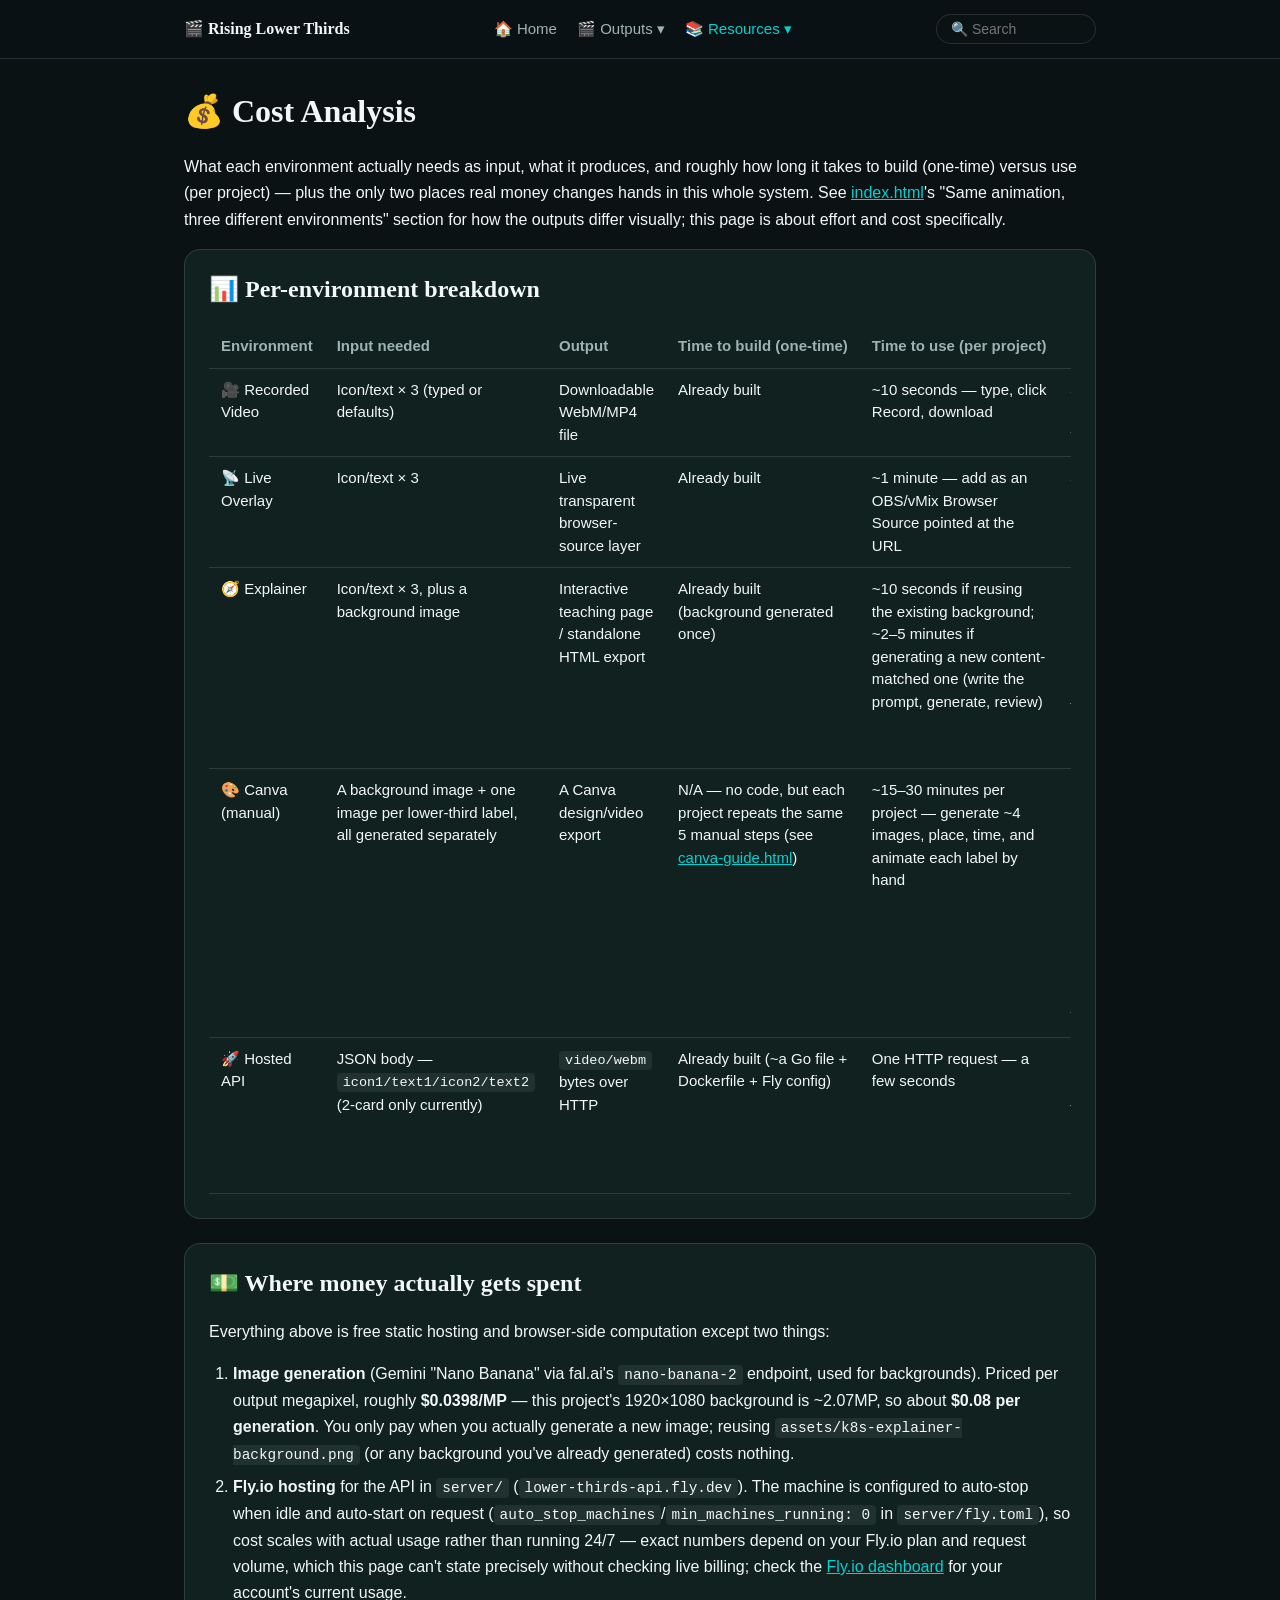
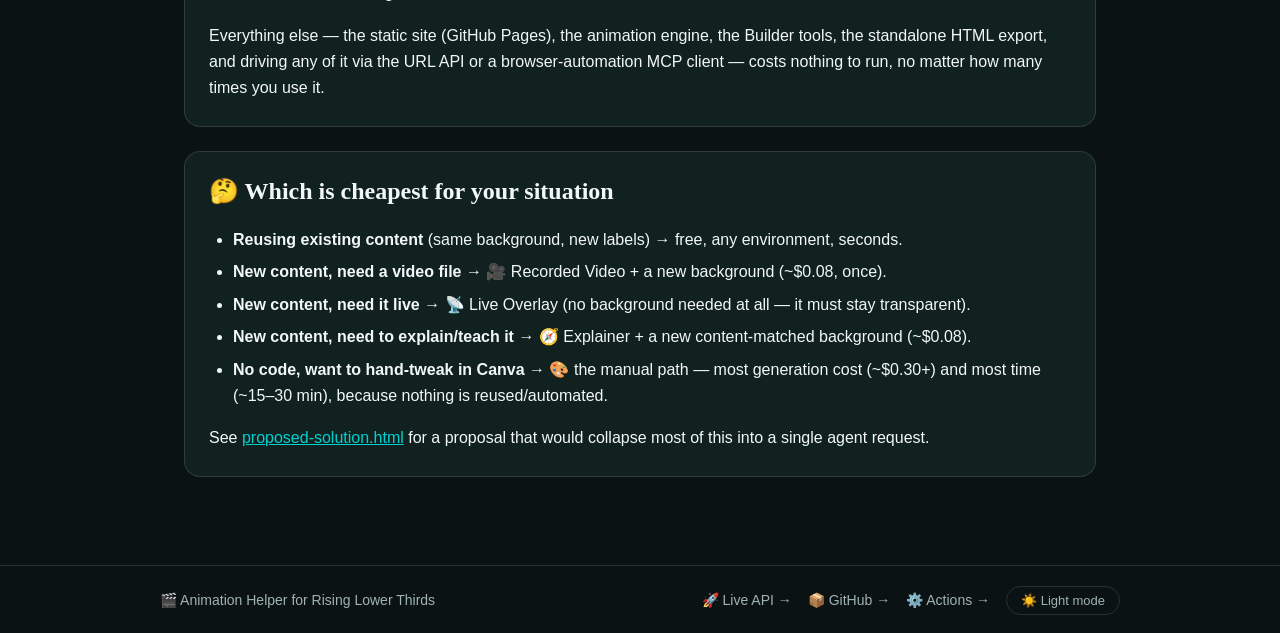
==== cost-analysis.html @ 7fc9b69c "Add Canva guide, markdown renderer, sitemap, cost analysis, proposed solution, and a grouped nav wit" ====
<!doctype html>
<html lang="en">
<head>
  <meta charset="utf-8">
  <meta name="viewport" content="width=device-width, initial-scale=1">
  <title>Cost Analysis — Rising Lower Thirds</title>
  <link rel="icon" href="favicon.svg" type="image/svg+xml">
  <link rel="stylesheet" href="assets/css/style.css">
</head>
<body>
  <main>
    <h1>💰 Cost Analysis</h1>
    <p>
      What each environment actually needs as input, what it produces, and
      roughly how long it takes to build (one-time) versus use (per project)
      — plus the only two places real money changes hands in this whole
      system. See
      <a href="index.html">index.html</a>'s "Same animation, three different
      environments" section for how the outputs differ visually; this page is
      about effort and cost specifically.
    </p>

    <div class="card-panel">
      <h2>📊 Per-environment breakdown</h2>
      <div style="overflow-x: auto;">
        <table>
          <thead>
            <tr>
              <th>Environment</th>
              <th>Input needed</th>
              <th>Output</th>
              <th>Time to build (one-time)</th>
              <th>Time to use (per project)</th>
              <th>Real cost</th>
            </tr>
          </thead>
          <tbody>
            <tr>
              <td>🎥 Recorded Video</td>
              <td>Icon/text × 3 (typed or defaults)</td>
              <td>Downloadable WebM/MP4 file</td>
              <td>Already built</td>
              <td>~10 seconds — type, click Record, download</td>
              <td>$0 — runs entirely in your browser</td>
            </tr>
            <tr>
              <td>📡 Live Overlay</td>
              <td>Icon/text × 3</td>
              <td>Live transparent browser-source layer</td>
              <td>Already built</td>
              <td>~1 minute — add as an OBS/vMix Browser Source pointed at the URL</td>
              <td>$0</td>
            </tr>
            <tr>
              <td>🧭 Explainer</td>
              <td>Icon/text × 3, plus a background image</td>
              <td>Interactive teaching page / standalone HTML export</td>
              <td>Already built (background generated once)</td>
              <td>~10 seconds if reusing the existing background; ~2–5 minutes if generating a new content-matched one (write the prompt, generate, review)</td>
              <td>~$0.08 per background image generated (see below) — $0 to reuse an existing one</td>
            </tr>
            <tr>
              <td>🎨 Canva (manual)</td>
              <td>A background image + one image per lower-third label, all generated separately</td>
              <td>A Canva design/video export</td>
              <td>N/A — no code, but each project repeats the same 5 manual steps (see <a href="canva-guide.html">canva-guide.html</a>)</td>
              <td>~15–30 minutes per project — generate ~4 images, place, time, and animate each label by hand</td>
              <td>~$0.30–0.35 in generation (4 images × ~$0.08) + optional Canva Pro subscription if you need premium assets/export formats</td>
            </tr>
            <tr>
              <td>🚀 Hosted API</td>
              <td>JSON body — <code>icon1/text1/icon2/text2</code> (2-card only currently)</td>
              <td><code>video/webm</code> bytes over HTTP</td>
              <td>Already built (~a Go file + Dockerfile + Fly config)</td>
              <td>One HTTP request — a few seconds</td>
              <td>Fly.io hosting (see below) — no per-request charge beyond that</td>
            </tr>
          </tbody>
        </table>
      </div>
    </div>

    <div class="card-panel">
      <h2>💵 Where money actually gets spent</h2>
      <p>Everything above is free static hosting and browser-side computation except two things:</p>
      <ol>
        <li>
          <strong>Image generation</strong> (Gemini "Nano Banana" via fal.ai's
          <code>nano-banana-2</code> endpoint, used for backgrounds). Priced
          per output megapixel, roughly <strong>$0.0398/MP</strong> — this
          project's 1920×1080 background is ~2.07MP, so about
          <strong>$0.08 per generation</strong>. You only pay when you
          actually generate a new image; reusing
          <code>assets/k8s-explainer-background.png</code> (or any background
          you've already generated) costs nothing.
        </li>
        <li>
          <strong>Fly.io hosting</strong> for the API in <code>server/</code>
          (<code>lower-thirds-api.fly.dev</code>). The machine is configured
          to auto-stop when idle and auto-start on request
          (<code>auto_stop_machines</code>/<code>min_machines_running: 0</code>
          in <code>server/fly.toml</code>), so cost scales with actual usage
          rather than running 24/7 — exact numbers depend on your Fly.io plan
          and request volume, which this page can't state precisely without
          checking live billing; check the
          <a href="https://fly.io/dashboard" target="_blank" rel="noopener">Fly.io dashboard</a>
          for your account's current usage.
        </li>
      </ol>
      <p>
        Everything else — the static site (GitHub Pages), the animation
        engine, the Builder tools, the standalone HTML export, and driving any
        of it via the URL API or a browser-automation MCP client — costs
        nothing to run, no matter how many times you use it.
      </p>
    </div>

    <div class="card-panel">
      <h2>🤔 Which is cheapest for your situation</h2>
      <ul>
        <li><strong>Reusing existing content</strong> (same background, new labels) → free, any environment, seconds.</li>
        <li><strong>New content, need a video file</strong> → 🎥 Recorded Video + a new background (~$0.08, once).</li>
        <li><strong>New content, need it live</strong> → 📡 Live Overlay (no background needed at all — it must stay transparent).</li>
        <li><strong>New content, need to explain/teach it</strong> → 🧭 Explainer + a new content-matched background (~$0.08).</li>
        <li><strong>No code, want to hand-tweak in Canva</strong> → 🎨 the manual path — most generation cost (~$0.30+) and most time (~15–30 min), because nothing is reused/automated.</li>
      </ul>
      <p>
        See <a href="proposed-solution.html">proposed-solution.html</a> for a
        proposal that would collapse most of this into a single agent request.
      </p>
    </div>
  </main>
  <script src="assets/js/nav.js"></script>
</body>
</html>
---- assets/css/style.css ----
/* Rising Lower Thirds — shared site chrome */

:root {
  --bg: #0b1214;
  --panel: #10211f;
  --card-bg: rgba(11, 27, 30, 0.85);
  --border: rgba(255, 255, 255, 0.12);
  --accent: #00d2d2;
  --accent-contrast: #06201f;
  --text: #f2f7f7;
  --text-dim: #9fb3b2;
  --nav-bg: rgba(11, 18, 20, 0.9);
  --font-ui: -apple-system, BlinkMacSystemFont, "Segoe UI", Helvetica, Arial, sans-serif;
  --font-serif: Georgia, "Times New Roman", serif;
}

/* Light mode — toggled via the footer button (assets/js/nav.js), persisted
   in localStorage. Only site chrome changes; the lower-thirds card visuals
   (.lt-card etc.) stay fixed to problem.md's spec regardless of theme. */
:root[data-theme="light"] {
  --bg: #f4f7f7;
  --panel: #ffffff;
  --card-bg: rgba(255, 255, 255, 0.92);
  --border: rgba(11, 27, 30, 0.14);
  --accent: #057a7a;
  --accent-contrast: #ffffff;
  --text: #10211f;
  --text-dim: #4a5d5b;
  --nav-bg: rgba(255, 255, 255, 0.85);
}

* {
  box-sizing: border-box;
}

body {
  margin: 0;
  background: var(--bg);
  color: var(--text);
  font-family: var(--font-ui);
  font-size: 16px;
  line-height: 1.65;
  -webkit-font-smoothing: antialiased;
  text-rendering: optimizeLegibility;
  min-height: 100vh;
  display: flex;
  flex-direction: column;
  transition: background-color 0.2s ease, color 0.2s ease;
  overflow-wrap: break-word;
}

main {
  flex: 1;
  width: 100%;
  max-width: 960px;
  margin: 0 auto;
  padding: 32px 24px 64px;
}

p, ul, ol {
  margin: 0 0 16px;
}

ul, ol {
  padding-left: 24px;
}

li {
  margin-bottom: 6px;
}

li:last-child {
  margin-bottom: 0;
}

li > ul, li > ol {
  margin-top: 6px;
  margin-bottom: 0;
}

h1, h2, h3 {
  font-family: var(--font-serif);
  line-height: 1.3;
  margin-top: 0;
}

h1 { font-size: 2rem; }
h2 { font-size: 1.5rem; }
h3 { font-size: 1.2rem; }

.card-panel > :last-child {
  margin-bottom: 0;
}

a {
  color: var(--accent);
}

code, pre {
  font-family: "SF Mono", Menlo, Consolas, monospace;
  font-size: 0.9em;
}

code {
  background: rgba(255, 255, 255, 0.07);
  padding: 2px 6px;
  border-radius: 4px;
}

pre {
  background: var(--panel);
  border: 1px solid var(--border);
  border-radius: 12px;
  padding: 16px;
  line-height: 1.6;
  overflow-x: auto;
}

pre code {
  background: none;
  padding: 0;
}

/* Copy-to-clipboard button overlaid on a <pre> block (mcp-guide.html prompts) */
.prompt-block {
  position: relative;
}

.prompt-block pre {
  padding-right: 100px;
}

.copy-prompt-btn {
  position: absolute;
  top: 10px;
  right: 10px;
  background: var(--accent);
  color: var(--accent-contrast);
  border: none;
  border-radius: 8px;
  padding: 6px 12px;
  font-size: 13px;
  font-family: inherit;
  cursor: pointer;
  white-space: nowrap;
}

.card-panel {
  background: var(--panel);
  border: 1px solid var(--border);
  border-radius: 16px;
  padding: 24px;
  margin-bottom: 24px;
}

.button {
  display: inline-block;
  background: var(--accent);
  color: var(--accent-contrast);
  font-weight: 600;
  border: none;
  border-radius: 10px;
  padding: 10px 20px;
  cursor: pointer;
  font-size: 15.5px;
}

.button:disabled {
  opacity: 0.5;
  cursor: not-allowed;
}

.button.secondary {
  background: transparent;
  color: var(--text);
  border: 1px solid var(--border);
}

label {
  display: block;
  font-size: 14px;
  color: var(--text-dim);
  margin-bottom: 4px;
}

input[type="text"],
textarea {
  width: 100%;
  background: var(--bg);
  border: 1px solid var(--border);
  color: var(--text);
  border-radius: 8px;
  padding: 10px 12px;
  font-size: 15px;
  margin-bottom: 14px;
}

textarea {
  font-family: inherit;
  line-height: 1.4;
  resize: vertical;
  overflow-wrap: break-word;
}

.field-row {
  display: grid;
  grid-template-columns: 90px 1fr;
  gap: 12px;
  align-items: start;
}

/* explainer.html's builder — X/Y sliders for exploring custom label placement */
.lt-slider-row {
  display: grid;
  grid-template-columns: 1fr 1fr;
  gap: 16px;
  margin-bottom: 14px;
}

.lt-slider-row output {
  color: var(--accent);
  font-family: "SF Mono", Menlo, Consolas, monospace;
}

input[type="range"] {
  width: 100%;
  accent-color: var(--accent);
}

/* Section-level dividers (explainer.html: "Example" / "Builder") */
.section-heading {
  margin: 40px 0 16px;
  padding-bottom: 8px;
  border-bottom: 2px solid var(--border);
}

.section-heading:first-of-type {
  margin-top: 0;
}

/* Shared top navigation, injected by assets/js/nav.js */
.site-nav {
  border-bottom: 1px solid var(--border);
  background: var(--nav-bg);
  backdrop-filter: blur(6px);
  position: sticky;
  top: 0;
  z-index: 10;
}

.site-nav-inner {
  max-width: 960px;
  margin: 0 auto;
  padding: 14px 24px;
  display: flex;
  align-items: center;
  justify-content: space-between;
  flex-wrap: wrap;
  gap: 12px;
}

.site-brand {
  font-family: var(--font-serif);
  font-weight: 600;
  text-decoration: none;
  color: var(--text);
  font-size: 16px;
}

.site-links {
  display: flex;
  gap: 20px;
  flex-wrap: wrap;
}

.site-links a {
  text-decoration: none;
  color: var(--text-dim);
  font-size: 15px;
}

.site-links a:hover,
.site-links a.active {
  color: var(--accent);
}

/* Nav dropdown (e.g. Outputs -> Recorded Video/Live Overlay/...) — hover on
   desktop, click toggle for touch/keyboard via the "open" class. The group
   label itself (.nav-dropdown-label) isn't a page, just the toggle. */
.nav-dropdown {
  position: relative;
  display: flex;
  align-items: center;
}

.nav-dropdown-label {
  background: none;
  border: none;
  font-family: inherit;
  color: var(--text-dim);
  cursor: pointer;
  font-size: 15px;
  padding: 0;
}

.nav-dropdown-label:hover,
.nav-dropdown-label.active {
  color: var(--accent);
}

.nav-dropdown-menu {
  display: none;
  position: absolute;
  top: 100%;
  left: 0;
  margin-top: 10px;
  background: var(--panel);
  border: 1px solid var(--border);
  border-radius: 10px;
  padding: 8px;
  min-width: 220px;
  z-index: 20;
  flex-direction: column;
  gap: 2px;
  box-shadow: 0 8px 24px rgba(0, 0, 0, 0.4);
}

.nav-dropdown:hover .nav-dropdown-menu,
.nav-dropdown.open .nav-dropdown-menu {
  display: flex;
}

.nav-dropdown-menu a {
  padding: 8px 10px;
  border-radius: 6px;
  white-space: nowrap;
}

.nav-dropdown-menu a:hover {
  background: var(--bg);
}

/* Nav search — title-only match over pages/docs, dropdown of results */
.nav-search {
  position: relative;
}

.nav-search input[type="search"] {
  width: 160px;
  background: var(--bg);
  border: 1px solid var(--border);
  color: var(--text);
  border-radius: 999px;
  padding: 6px 14px;
  font-size: 14px;
  margin-bottom: 0;
}

.nav-search input[type="search"]:focus {
  width: 220px;
  outline: none;
  border-color: var(--accent);
}

.nav-search-results {
  display: none;
  position: absolute;
  top: 100%;
  right: 0;
  margin-top: 10px;
  background: var(--panel);
  border: 1px solid var(--border);
  border-radius: 10px;
  padding: 8px;
  min-width: 240px;
  max-width: 320px;
  z-index: 20;
  flex-direction: column;
  gap: 2px;
  box-shadow: 0 8px 24px rgba(0, 0, 0, 0.4);
}

.nav-search-results.open {
  display: flex;
}

.nav-search-results a {
  padding: 8px 10px;
  border-radius: 6px;
  white-space: nowrap;
  overflow: hidden;
  text-overflow: ellipsis;
}

.nav-search-results a:hover {
  background: var(--bg);
}

.nav-search-empty {
  padding: 8px 10px;
  color: var(--text-dim);
  font-size: 14px;
}

/* Shared footer, injected by assets/js/nav.js */
.site-footer {
  border-top: 1px solid var(--border);
  padding: 20px 24px;
}

.site-footer-inner {
  max-width: 960px;
  margin: 0 auto;
  display: flex;
  align-items: center;
  justify-content: space-between;
  flex-wrap: wrap;
  gap: 8px;
  font-size: 14px;
  color: var(--text-dim);
}

.site-footer-inner a {
  color: var(--text-dim);
  text-decoration: none;
}

.site-footer-inner a:hover {
  color: var(--accent);
}

.site-footer-links {
  display: flex;
  align-items: center;
  gap: 16px;
  flex-wrap: wrap;
}

.theme-toggle {
  background: transparent;
  color: var(--text-dim);
  border: 1px solid var(--border);
  border-radius: 999px;
  padding: 6px 14px;
  font-size: 13px;
  font-family: inherit;
  cursor: pointer;
}

.theme-toggle:hover {
  color: var(--accent);
  border-color: var(--accent);
}

/* Basic table styling (master-spec.html) */
table {
  width: 100%;
  border-collapse: collapse;
  font-size: 15px;
}

th, td {
  text-align: left;
  padding: 10px 12px;
  border-bottom: 1px solid var(--border);
  vertical-align: top;
  line-height: 1.5;
}

th {
  color: var(--text-dim);
  font-weight: 600;
  white-space: nowrap;
}

/* Note-taker widget — fixed so it stays in view while the page scrolls,
   with notes persisted to localStorage per-page. */
.note-taker {
  position: fixed;
  right: 20px;
  bottom: 20px;
  z-index: 20;
  display: flex;
  flex-direction: column;
  align-items: flex-end;
  gap: 8px;
}

.note-taker-toggle {
  background: var(--accent);
  color: var(--accent-contrast);
  font-weight: 600;
  border: none;
  border-radius: 999px;
  padding: 10px 18px;
  cursor: pointer;
  font-size: 14px;
  box-shadow: 0 4px 16px rgba(0, 0, 0, 0.4);
}

.note-taker-panel {
  width: min(320px, calc(100vw - 40px));
  background: var(--panel);
  border: 1px solid var(--border);
  border-radius: 14px;
  padding: 14px;
  box-shadow: 0 8px 24px rgba(0, 0, 0, 0.5);
}

.note-taker-panel textarea {
  width: 100%;
  min-height: 140px;
  resize: vertical;
  background: var(--bg);
  border: 1px solid var(--border);
  color: var(--text);
  border-radius: 8px;
  padding: 10px 12px;
  font-size: 15px;
  line-height: 1.5;
  font-family: inherit;
}

.note-taker-actions {
  display: flex;
  align-items: center;
  gap: 8px;
  margin-top: 10px;
}

.note-taker-actions .button {
  padding: 8px 14px;
  font-size: 14px;
}

#note-taker-status {
  font-size: 13px;
  color: var(--text-dim);
}
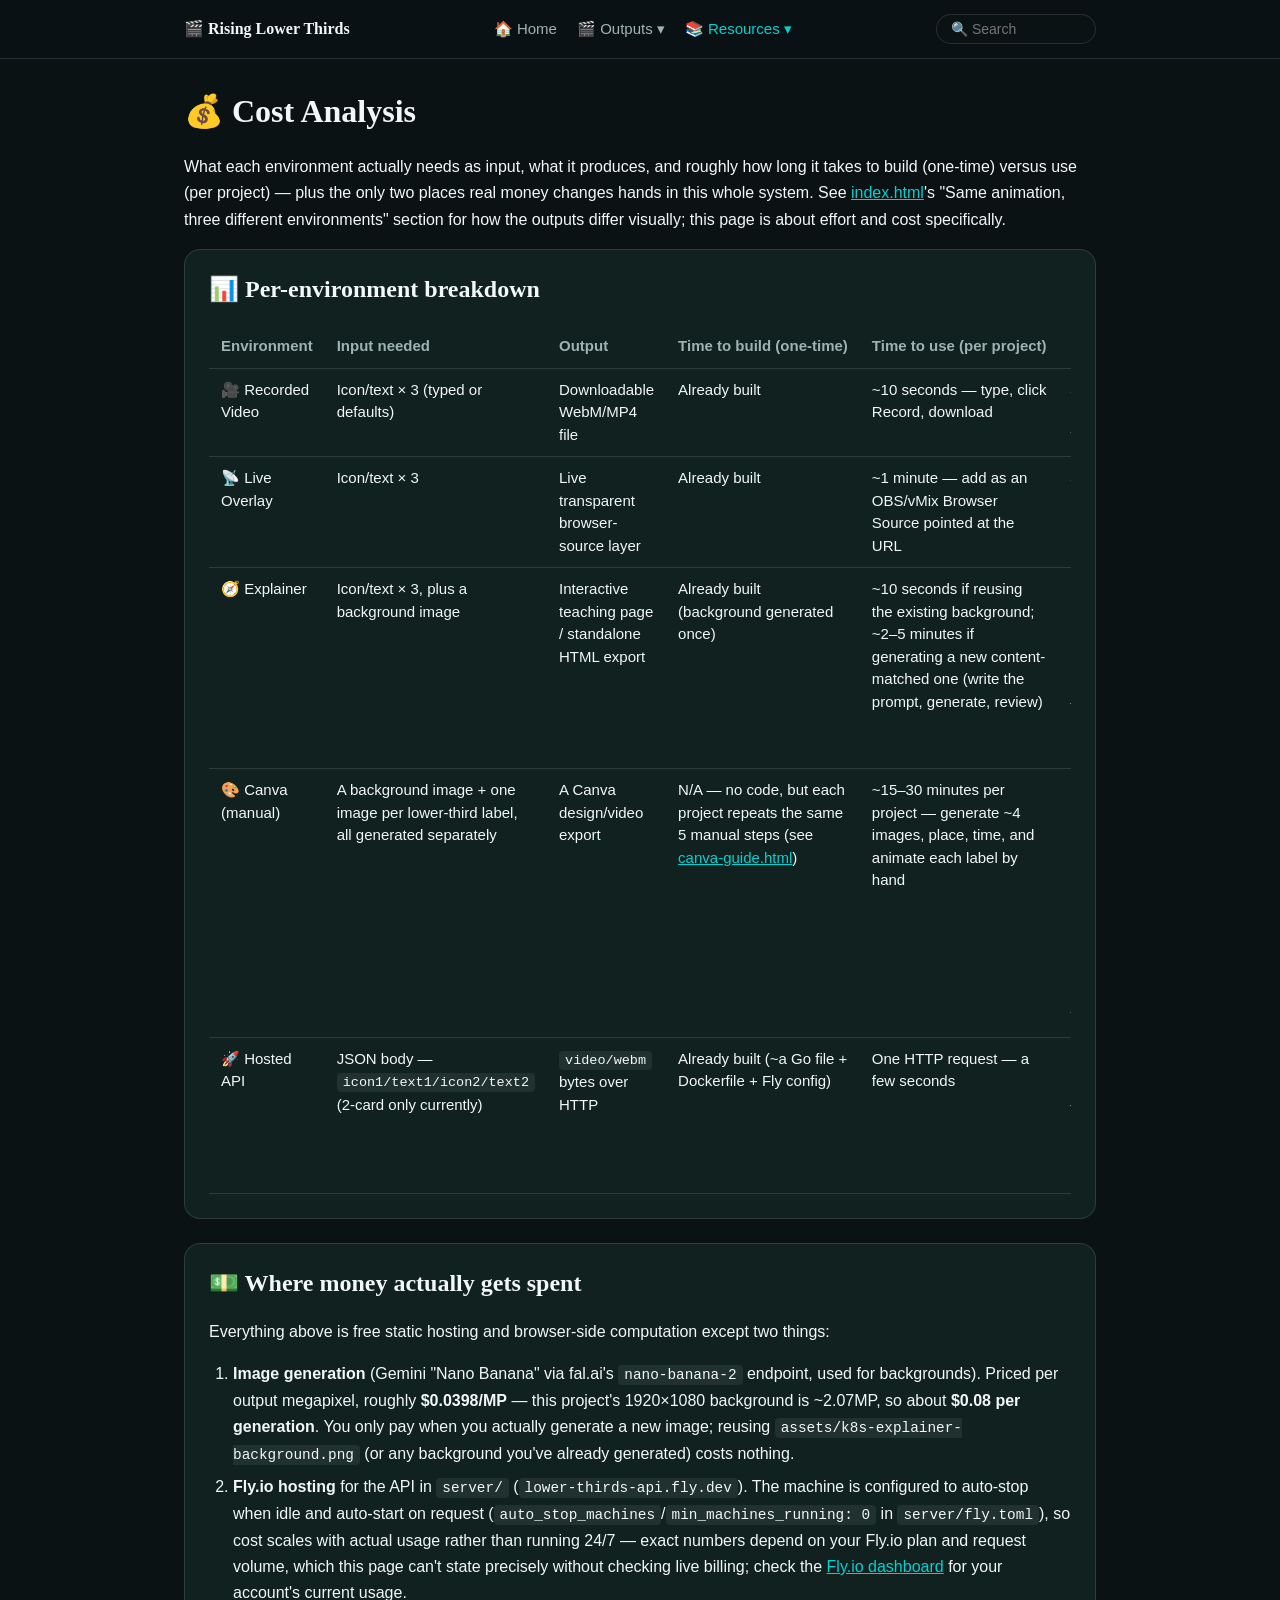
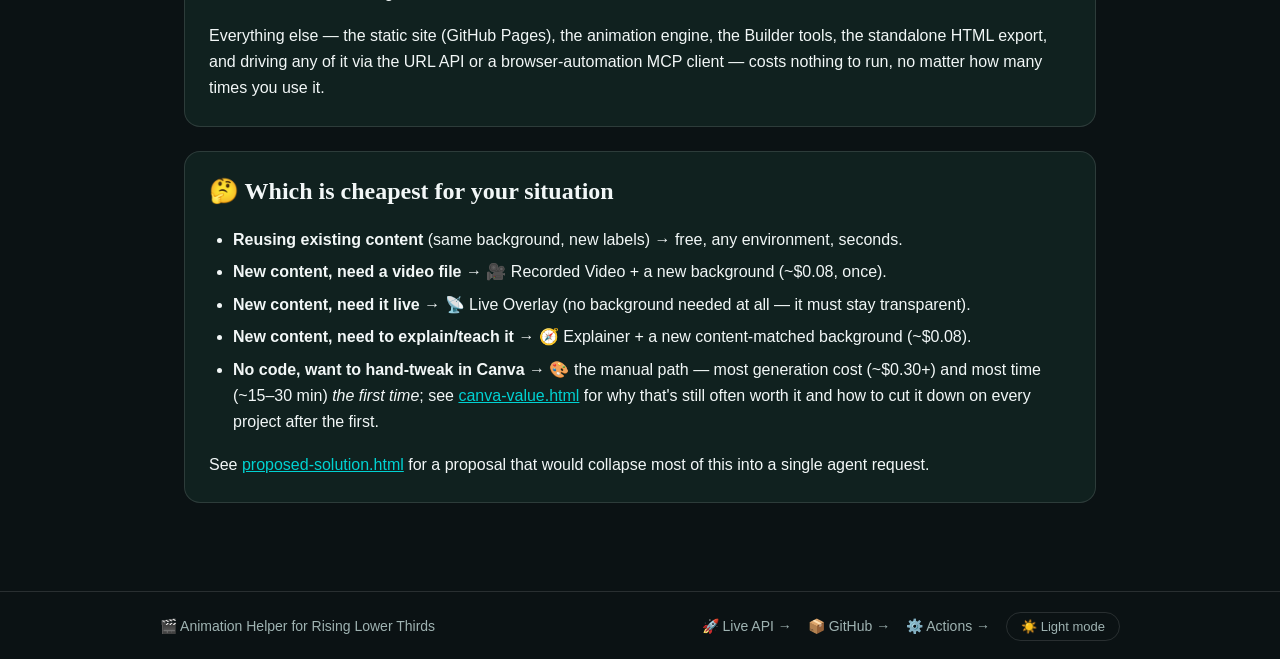
==== commit 64be5c34: "Add canva-value.html: the case for manual Canva and how to cut its cost cost-analysis.html is honest" ====
--- a/cost-analysis.html
+++ b/cost-analysis.html
@@ -122,7 +122,7 @@
         <li><strong>New content, need a video file</strong> → 🎥 Recorded Video + a new background (~$0.08, once).</li>
         <li><strong>New content, need it live</strong> → 📡 Live Overlay (no background needed at all — it must stay transparent).</li>
         <li><strong>New content, need to explain/teach it</strong> → 🧭 Explainer + a new content-matched background (~$0.08).</li>
-        <li><strong>No code, want to hand-tweak in Canva</strong> → 🎨 the manual path — most generation cost (~$0.30+) and most time (~15–30 min), because nothing is reused/automated.</li>
+        <li><strong>No code, want to hand-tweak in Canva</strong> → 🎨 the manual path — most generation cost (~$0.30+) and most time (~15–30 min) <em>the first time</em>; see <a href="canva-value.html">canva-value.html</a> for why that's still often worth it and how to cut it down on every project after the first.</li>
       </ul>
       <p>
         See <a href="proposed-solution.html">proposed-solution.html</a> for a
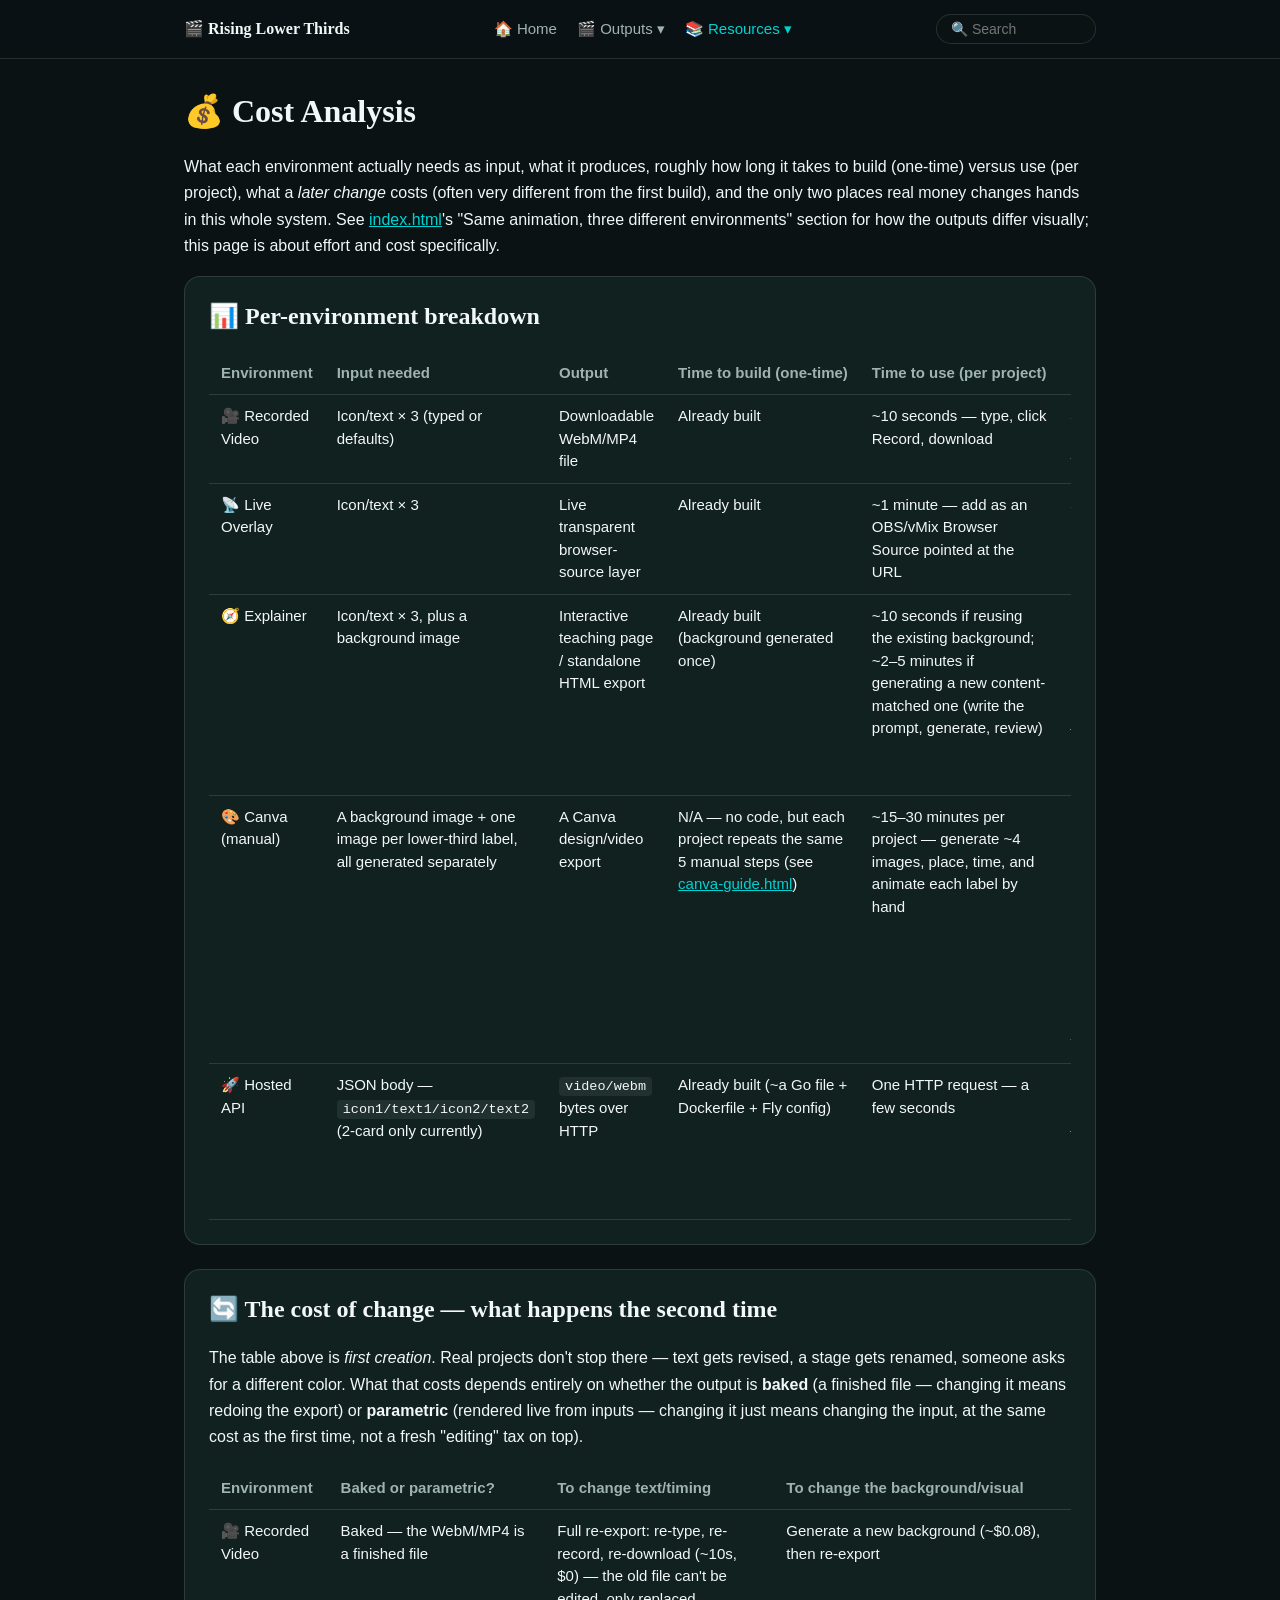
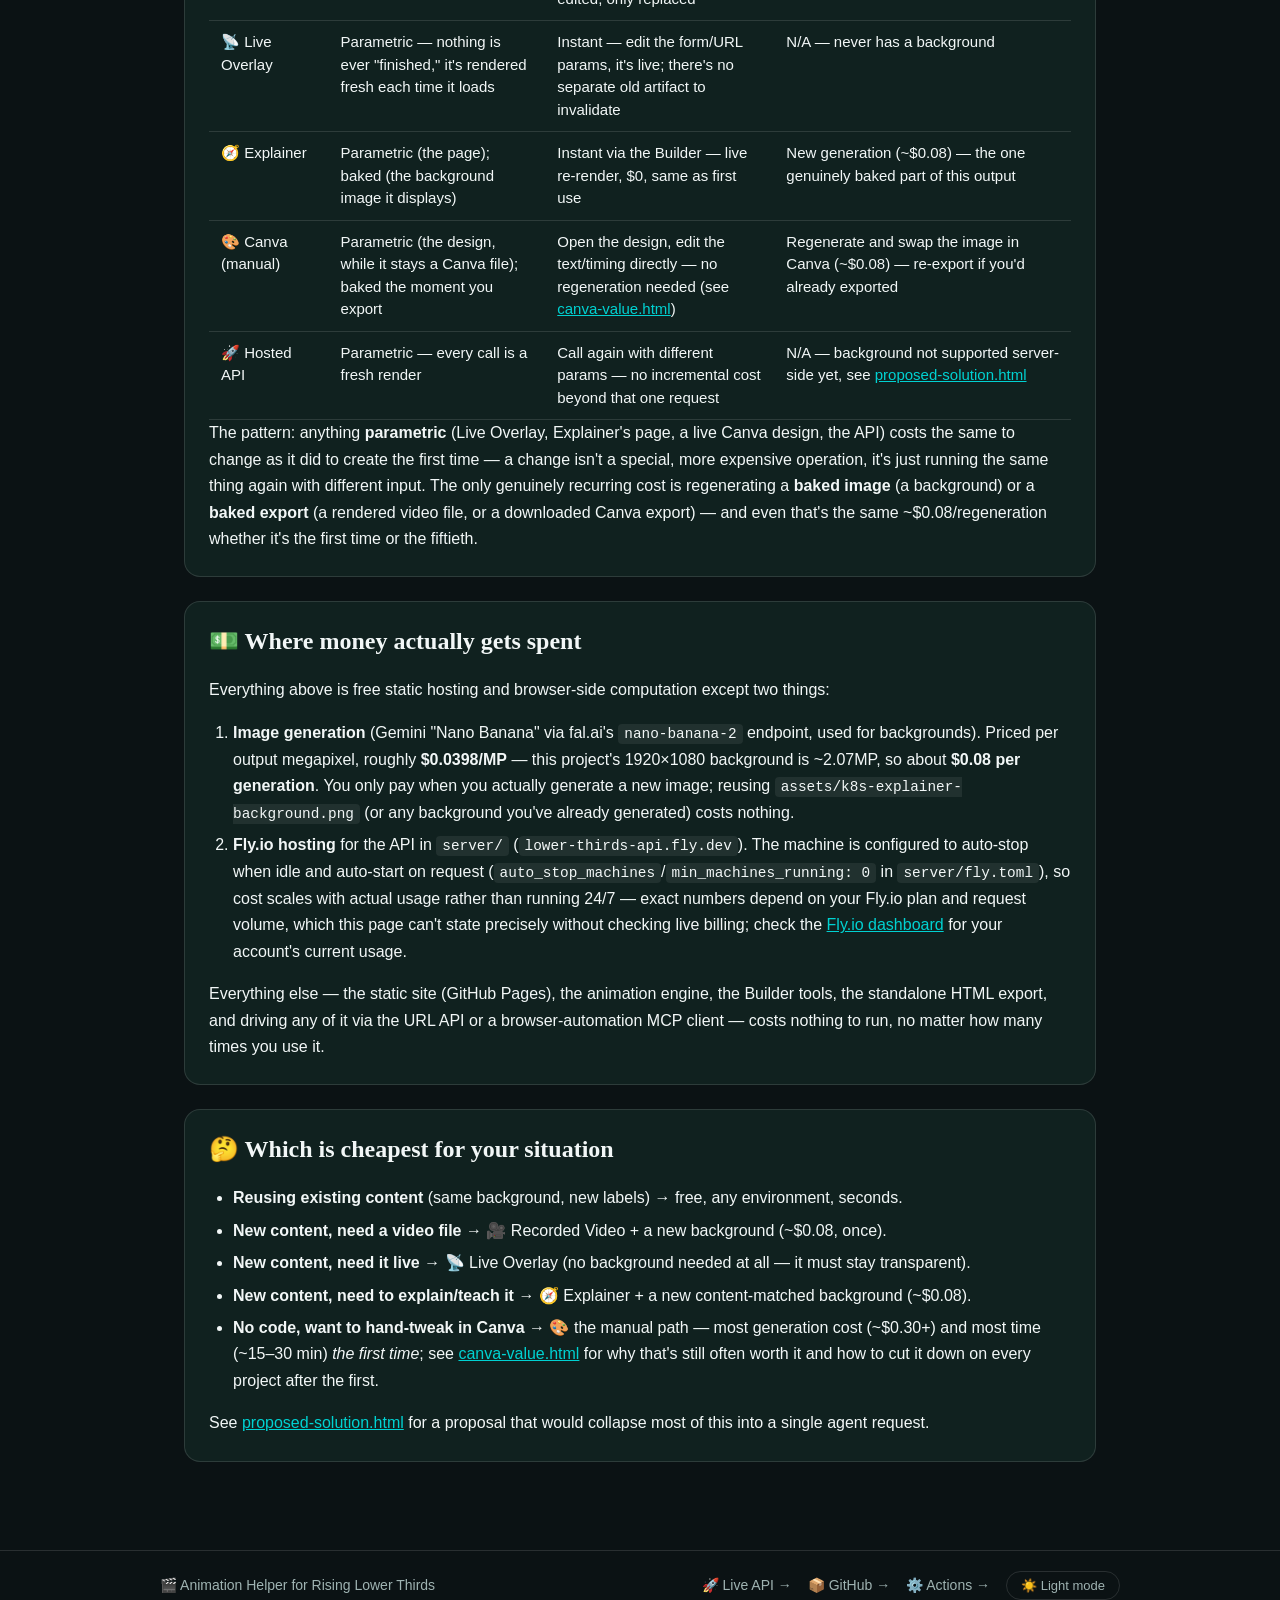
==== commit 85fc7904: "cost-analysis.html: add the cost of changing content later, not just creating it The original table " ====
--- a/cost-analysis.html
+++ b/cost-analysis.html
@@ -11,13 +11,13 @@
   <main>
     <h1>💰 Cost Analysis</h1>
     <p>
-      What each environment actually needs as input, what it produces, and
-      roughly how long it takes to build (one-time) versus use (per project)
-      — plus the only two places real money changes hands in this whole
-      system. See
-      <a href="index.html">index.html</a>'s "Same animation, three different
-      environments" section for how the outputs differ visually; this page is
-      about effort and cost specifically.
+      What each environment actually needs as input, what it produces,
+      roughly how long it takes to build (one-time) versus use (per project),
+      what a <em>later change</em> costs (often very different from the first
+      build), and the only two places real money changes hands in this whole
+      system. See <a href="index.html">index.html</a>'s "Same animation,
+      three different environments" section for how the outputs differ
+      visually; this page is about effort and cost specifically.
     </p>
 
     <div class="card-panel">
@@ -78,6 +78,74 @@
           </tbody>
         </table>
       </div>
+    </div>
+
+    <div class="card-panel">
+      <h2>🔄 The cost of change — what happens the second time</h2>
+      <p>
+        The table above is <em>first creation</em>. Real projects don't stop
+        there — text gets revised, a stage gets renamed, someone asks for a
+        different color. What that costs depends entirely on whether the
+        output is <strong>baked</strong> (a finished file — changing it means
+        redoing the export) or <strong>parametric</strong> (rendered live
+        from inputs — changing it just means changing the input, at the same
+        cost as the first time, not a fresh "editing" tax on top).
+      </p>
+      <div style="overflow-x: auto;">
+        <table>
+          <thead>
+            <tr>
+              <th>Environment</th>
+              <th>Baked or parametric?</th>
+              <th>To change text/timing</th>
+              <th>To change the background/visual</th>
+            </tr>
+          </thead>
+          <tbody>
+            <tr>
+              <td>🎥 Recorded Video</td>
+              <td>Baked — the WebM/MP4 is a finished file</td>
+              <td>Full re-export: re-type, re-record, re-download (~10s, $0) — the old file can't be edited, only replaced</td>
+              <td>Generate a new background (~$0.08), then re-export</td>
+            </tr>
+            <tr>
+              <td>📡 Live Overlay</td>
+              <td>Parametric — nothing is ever "finished," it's rendered fresh each time it loads</td>
+              <td>Instant — edit the form/URL params, it's live; there's no separate old artifact to invalidate</td>
+              <td>N/A — never has a background</td>
+            </tr>
+            <tr>
+              <td>🧭 Explainer</td>
+              <td>Parametric (the page); baked (the background image it displays)</td>
+              <td>Instant via the Builder — live re-render, $0, same as first use</td>
+              <td>New generation (~$0.08) — the one genuinely baked part of this output</td>
+            </tr>
+            <tr>
+              <td>🎨 Canva (manual)</td>
+              <td>Parametric (the design, while it stays a Canva file); baked the moment you export</td>
+              <td>Open the design, edit the text/timing directly — no regeneration needed (see <a href="canva-value.html">canva-value.html</a>)</td>
+              <td>Regenerate and swap the image in Canva (~$0.08) — re-export if you'd already exported</td>
+            </tr>
+            <tr>
+              <td>🚀 Hosted API</td>
+              <td>Parametric — every call is a fresh render</td>
+              <td>Call again with different params — no incremental cost beyond that one request</td>
+              <td>N/A — background not supported server-side yet, see <a href="proposed-solution.html">proposed-solution.html</a></td>
+            </tr>
+          </tbody>
+        </table>
+      </div>
+      <p>
+        The pattern: anything <strong>parametric</strong> (Live Overlay,
+        Explainer's page, a live Canva design, the API) costs the same to
+        change as it did to create the first time — a change isn't a special,
+        more expensive operation, it's just running the same thing again with
+        different input. The only genuinely recurring cost is regenerating a
+        <strong>baked image</strong> (a background) or a <strong>baked
+        export</strong> (a rendered video file, or a downloaded Canva export)
+        — and even that's the same ~$0.08/regeneration whether it's the first
+        time or the fiftieth.
+      </p>
     </div>
 
     <div class="card-panel">
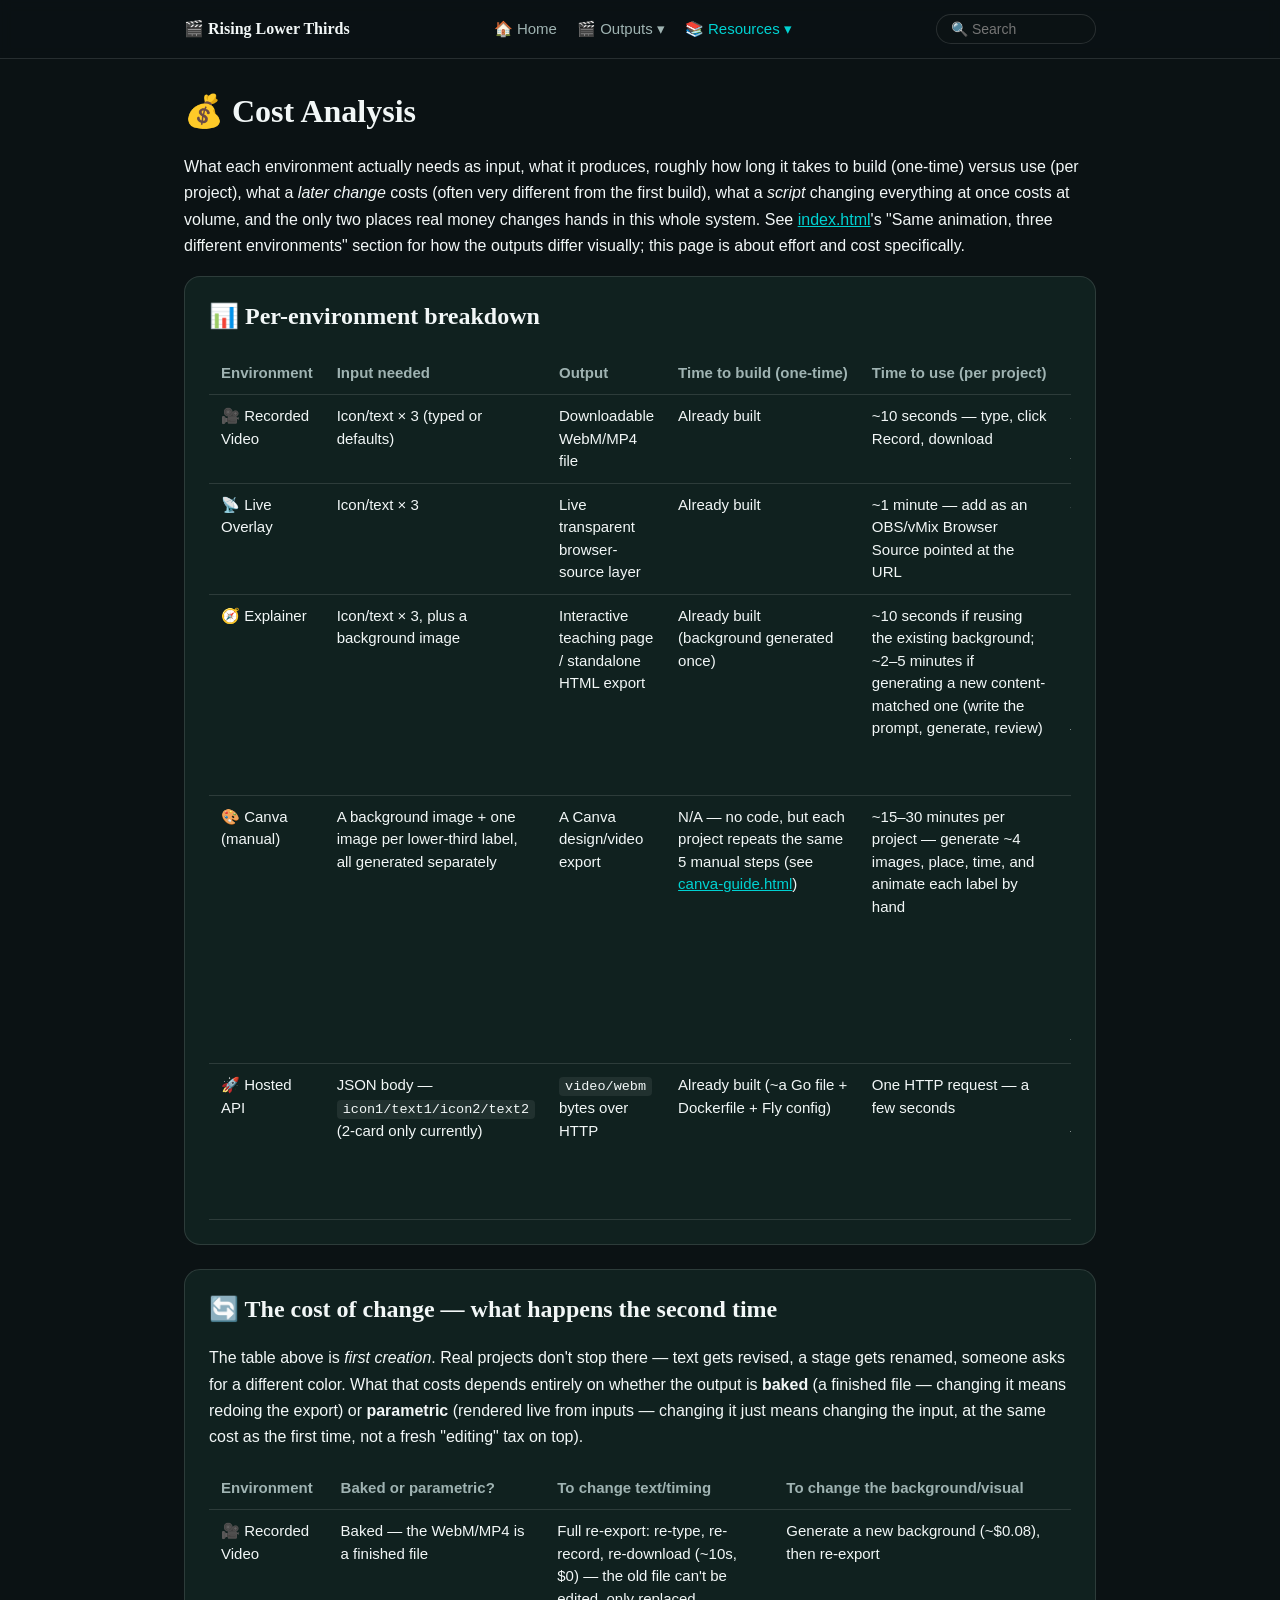
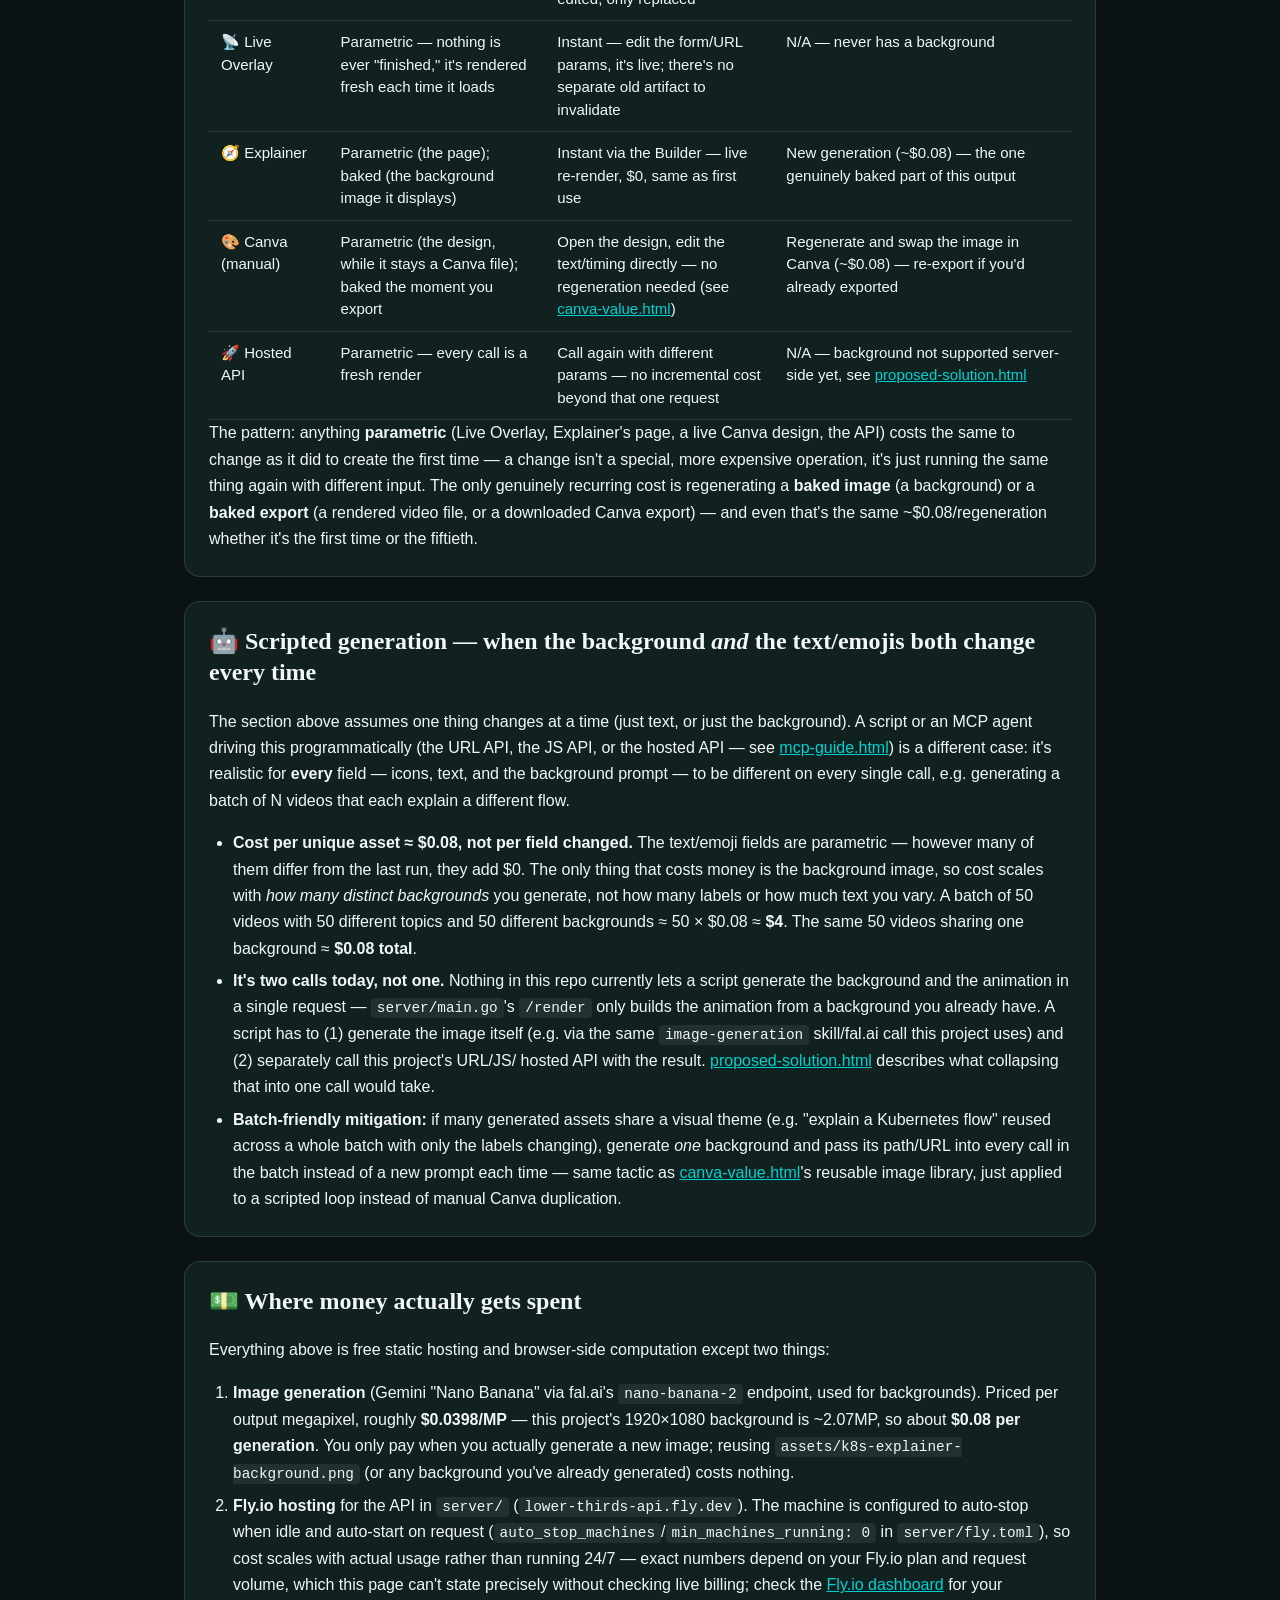
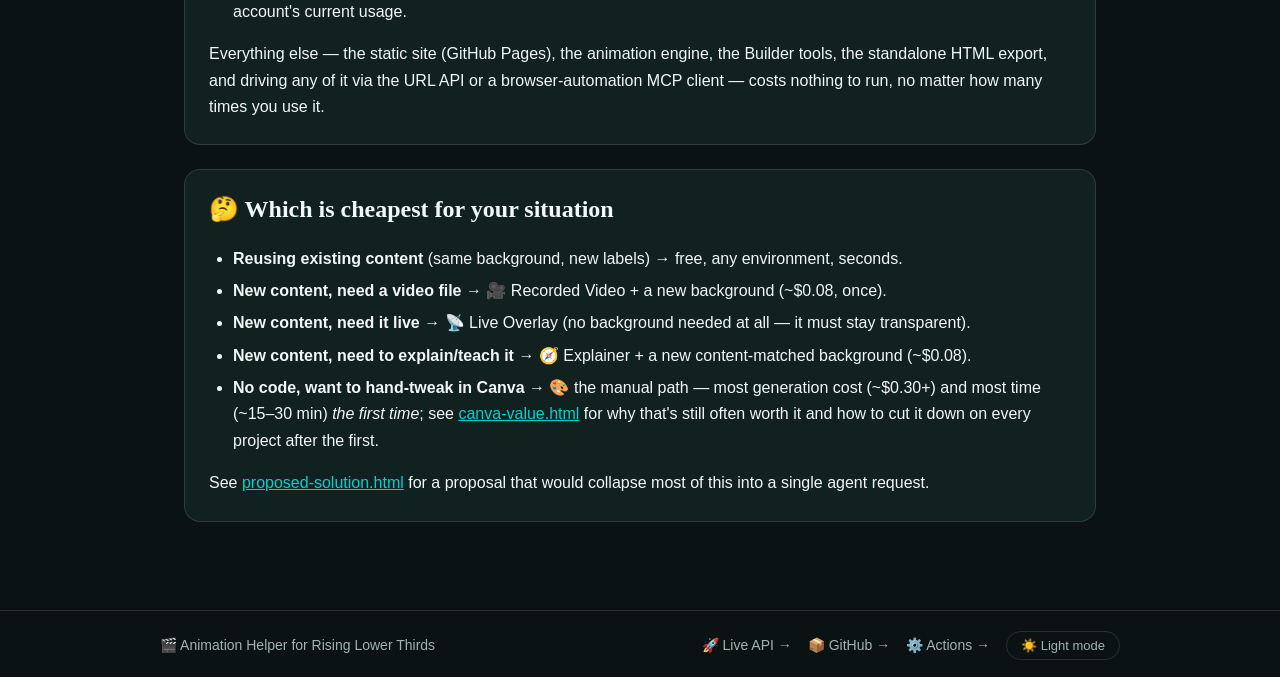
==== commit 1b9fc328: "cost-analysis.html: add scripted/batch generation cost scenario Covers the case a script or MCP agen" ====
--- a/cost-analysis.html
+++ b/cost-analysis.html
@@ -14,7 +14,8 @@
       What each environment actually needs as input, what it produces,
       roughly how long it takes to build (one-time) versus use (per project),
       what a <em>later change</em> costs (often very different from the first
-      build), and the only two places real money changes hands in this whole
+      build), what a <em>script</em> changing everything at once costs at
+      volume, and the only two places real money changes hands in this whole
       system. See <a href="index.html">index.html</a>'s "Same animation,
       three different environments" section for how the outputs differ
       visually; this page is about effort and cost specifically.
@@ -146,6 +147,52 @@
         — and even that's the same ~$0.08/regeneration whether it's the first
         time or the fiftieth.
       </p>
+    </div>
+
+    <div class="card-panel">
+      <h2>🤖 Scripted generation — when the background <em>and</em> the text/emojis both change every time</h2>
+      <p>
+        The section above assumes one thing changes at a time (just text, or
+        just the background). A script or an MCP agent driving this
+        programmatically (the URL API, the JS API, or the hosted API — see
+        <a href="mcp-guide.html">mcp-guide.html</a>) is a different case: it's
+        realistic for <strong>every</strong> field — icons, text, and the
+        background prompt — to be different on every single call, e.g.
+        generating a batch of N videos that each explain a different flow.
+      </p>
+      <ul>
+        <li>
+          <strong>Cost per unique asset ≈ $0.08, not per field changed.</strong>
+          The text/emoji fields are parametric — however many of them differ
+          from the last run, they add $0. The only thing that costs money is
+          the background image, so cost scales with <em>how many distinct
+          backgrounds</em> you generate, not how many labels or how much text
+          you vary. A batch of 50 videos with 50 different topics and 50
+          different backgrounds ≈ 50 × $0.08 ≈ <strong>$4</strong>. The same
+          50 videos sharing one background ≈ <strong>$0.08 total</strong>.
+        </li>
+        <li>
+          <strong>It's two calls today, not one.</strong> Nothing in this
+          repo currently lets a script generate the background and the
+          animation in a single request — <code>server/main.go</code>'s
+          <code>/render</code> only builds the animation from a background
+          you already have. A script has to (1) generate the image itself
+          (e.g. via the same <code>image-generation</code> skill/fal.ai call
+          this project uses) and (2) separately call this project's URL/JS/
+          hosted API with the result. <a href="proposed-solution.html">proposed-solution.html</a>
+          describes what collapsing that into one call would take.
+        </li>
+        <li>
+          <strong>Batch-friendly mitigation:</strong> if many generated
+          assets share a visual theme (e.g. "explain a Kubernetes flow" reused
+          across a whole batch with only the labels changing), generate
+          <em>one</em> background and pass its path/URL into every call in
+          the batch instead of a new prompt each time — same tactic as
+          <a href="canva-value.html">canva-value.html</a>'s reusable image
+          library, just applied to a scripted loop instead of manual Canva
+          duplication.
+        </li>
+      </ul>
     </div>
 
     <div class="card-panel">
